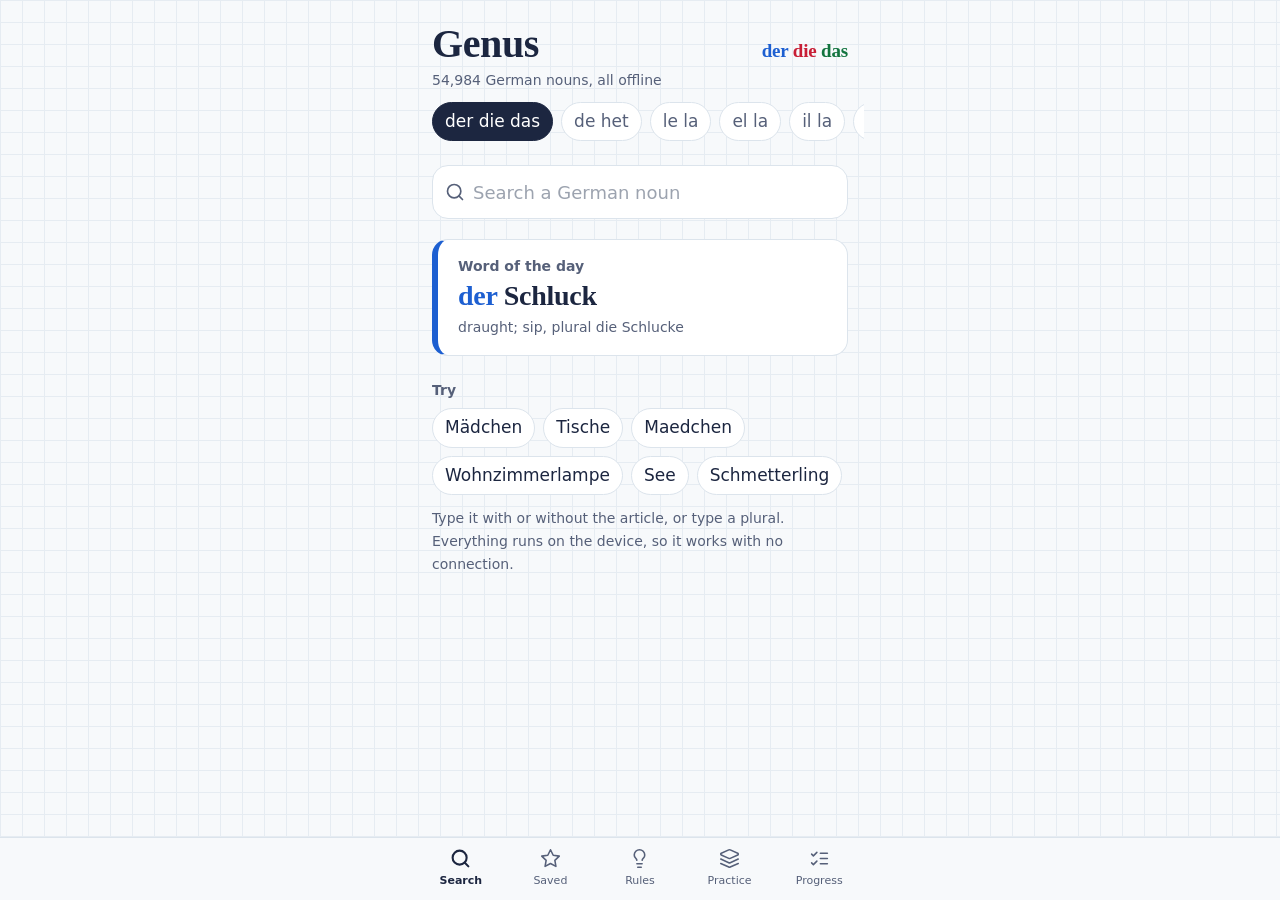
==== index.html @ fbfc900c "First stamp" ====
<!doctype html>
<html lang="en">
  <head>
    <meta charset="utf-8" />
    <meta name="viewport" content="width=device-width, initial-scale=1, viewport-fit=cover" />
    <title>Genus — der, die, das, le, la, de, het</title>
    <meta name="description" content="Noun genders and plurals for German, Dutch, French, Spanish, Italian and Portuguese. Works offline." />
    <meta name="theme-color" content="#F7F9FB" />
    <meta name="color-scheme" content="light" />

    <!-- iOS home-screen app -->
    <meta name="apple-mobile-web-app-capable" content="yes" />
    <meta name="apple-mobile-web-app-status-bar-style" content="default" />
    <meta name="apple-mobile-web-app-title" content="Genus" />
    <link rel="apple-touch-icon" href="./apple-touch-icon.png" />

    <link rel="manifest" href="./manifest.webmanifest" />
    <link rel="icon" href="./icon-192.png" />
    <link rel="stylesheet" href="./app.css" />

    <!-- Ads: uncomment this and put your own publisher id in, here and in genus.jsx.
         Leave it commented out and the app ships with no ad code at all. See ADS.md.
    <script async crossorigin="anonymous"
      src="https://pagead2.googlesyndication.com/pagead/js/adsbygoogle.js?client=ca-pub-XXXXXXXXXXXXXXXX"></script>
    -->
    <style>
      html, body { margin: 0; background: #F7F9FB; }
      /* Stops iOS zooming the page when a field is focused. */
      input, textarea, select { font-size: 16px; }
      #boot { padding: 28vh 24px; text-align: center; color: #566079;
              font-family: system-ui, -apple-system, "Segoe UI", sans-serif; }
    </style>
  </head>
  <body>
    <div id="root"><div id="boot">Loading Genus…</div></div>
    <script type="module" src="./app.js"></script>
  </body>
</html>
---- app.css ----
*,:after,:before{--tw-border-spacing-x:0;--tw-border-spacing-y:0;--tw-translate-x:0;--tw-translate-y:0;--tw-rotate:0;--tw-skew-x:0;--tw-skew-y:0;--tw-scale-x:1;--tw-scale-y:1;--tw-pan-x: ;--tw-pan-y: ;--tw-pinch-zoom: ;--tw-scroll-snap-strictness:proximity;--tw-gradient-from-position: ;--tw-gradient-via-position: ;--tw-gradient-to-position: ;--tw-ordinal: ;--tw-slashed-zero: ;--tw-numeric-figure: ;--tw-numeric-spacing: ;--tw-numeric-fraction: ;--tw-ring-inset: ;--tw-ring-offset-width:0px;--tw-ring-offset-color:#fff;--tw-ring-color:rgba(59,130,246,.5);--tw-ring-offset-shadow:0 0 #0000;--tw-ring-shadow:0 0 #0000;--tw-shadow:0 0 #0000;--tw-shadow-colored:0 0 #0000;--tw-blur: ;--tw-brightness: ;--tw-contrast: ;--tw-grayscale: ;--tw-hue-rotate: ;--tw-invert: ;--tw-saturate: ;--tw-sepia: ;--tw-drop-shadow: ;--tw-backdrop-blur: ;--tw-backdrop-brightness: ;--tw-backdrop-contrast: ;--tw-backdrop-grayscale: ;--tw-backdrop-hue-rotate: ;--tw-backdrop-invert: ;--tw-backdrop-opacity: ;--tw-backdrop-saturate: ;--tw-backdrop-sepia: ;--tw-contain-size: ;--tw-contain-layout: ;--tw-contain-paint: ;--tw-contain-style: }::backdrop{--tw-border-spacing-x:0;--tw-border-spacing-y:0;--tw-translate-x:0;--tw-translate-y:0;--tw-rotate:0;--tw-skew-x:0;--tw-skew-y:0;--tw-scale-x:1;--tw-scale-y:1;--tw-pan-x: ;--tw-pan-y: ;--tw-pinch-zoom: ;--tw-scroll-snap-strictness:proximity;--tw-gradient-from-position: ;--tw-gradient-via-position: ;--tw-gradient-to-position: ;--tw-ordinal: ;--tw-slashed-zero: ;--tw-numeric-figure: ;--tw-numeric-spacing: ;--tw-numeric-fraction: ;--tw-ring-inset: ;--tw-ring-offset-width:0px;--tw-ring-offset-color:#fff;--tw-ring-color:rgba(59,130,246,.5);--tw-ring-offset-shadow:0 0 #0000;--tw-ring-shadow:0 0 #0000;--tw-shadow:0 0 #0000;--tw-shadow-colored:0 0 #0000;--tw-blur: ;--tw-brightness: ;--tw-contrast: ;--tw-grayscale: ;--tw-hue-rotate: ;--tw-invert: ;--tw-saturate: ;--tw-sepia: ;--tw-drop-shadow: ;--tw-backdrop-blur: ;--tw-backdrop-brightness: ;--tw-backdrop-contrast: ;--tw-backdrop-grayscale: ;--tw-backdrop-hue-rotate: ;--tw-backdrop-invert: ;--tw-backdrop-opacity: ;--tw-backdrop-saturate: ;--tw-backdrop-sepia: ;--tw-contain-size: ;--tw-contain-layout: ;--tw-contain-paint: ;--tw-contain-style: }/*! tailwindcss v3.4.17 | MIT License | https://tailwindcss.com*/*,:after,:before{box-sizing:border-box;border:0 solid #e5e7eb}:after,:before{--tw-content:""}:host,html{line-height:1.5;-webkit-text-size-adjust:100%;-moz-tab-size:4;-o-tab-size:4;tab-size:4;font-family:ui-sans-serif,system-ui,sans-serif,Apple Color Emoji,Segoe UI Emoji,Segoe UI Symbol,Noto Color Emoji;font-feature-settings:normal;font-variation-settings:normal;-webkit-tap-highlight-color:transparent}body{margin:0;line-height:inherit}hr{height:0;color:inherit;border-top-width:1px}abbr:where([title]){-webkit-text-decoration:underline dotted;text-decoration:underline dotted}h1,h2,h3,h4,h5,h6{font-size:inherit;font-weight:inherit}a{color:inherit;text-decoration:inherit}b,strong{font-weight:bolder}code,kbd,pre,samp{font-family:ui-monospace,SFMono-Regular,Menlo,Monaco,Consolas,Liberation Mono,Courier New,monospace;font-feature-settings:normal;font-variation-settings:normal;font-size:1em}small{font-size:80%}sub,sup{font-size:75%;line-height:0;position:relative;vertical-align:baseline}sub{bottom:-.25em}sup{top:-.5em}table{text-indent:0;border-color:inherit;border-collapse:collapse}button,input,optgroup,select,textarea{font-family:inherit;font-feature-settings:inherit;font-variation-settings:inherit;font-size:100%;font-weight:inherit;line-height:inherit;letter-spacing:inherit;color:inherit;margin:0;padding:0}button,select{text-transform:none}button,input:where([type=button]),input:where([type=reset]),input:where([type=submit]){-webkit-appearance:button;background-color:transparent;background-image:none}:-moz-focusring{outline:auto}:-moz-ui-invalid{box-shadow:none}progress{vertical-align:baseline}::-webkit-inner-spin-button,::-webkit-outer-spin-button{height:auto}[type=search]{-webkit-appearance:textfield;outline-offset:-2px}::-webkit-search-decoration{-webkit-appearance:none}::-webkit-file-upload-button{-webkit-appearance:button;font:inherit}summary{display:list-item}blockquote,dd,dl,figure,h1,h2,h3,h4,h5,h6,hr,p,pre{margin:0}fieldset{margin:0}fieldset,legend{padding:0}menu,ol,ul{list-style:none;margin:0;padding:0}dialog{padding:0}textarea{resize:vertical}input::-moz-placeholder,textarea::-moz-placeholder{opacity:1;color:#9ca3af}input::placeholder,textarea::placeholder{opacity:1;color:#9ca3af}[role=button],button{cursor:pointer}:disabled{cursor:default}audio,canvas,embed,iframe,img,object,svg,video{display:block;vertical-align:middle}img,video{max-width:100%;height:auto}[hidden]:where(:not([hidden=until-found])){display:none}.sr-only{position:absolute;width:1px;height:1px;padding:0;margin:-1px;overflow:hidden;clip:rect(0,0,0,0);white-space:nowrap;border-width:0}.visible{visibility:visible}.collapse{visibility:collapse}.fixed{position:fixed}.absolute{position:absolute}.relative{position:relative}.bottom-0{bottom:0}.left-0{left:0}.right-0{right:0}.-mx-4{margin-left:-1rem;margin-right:-1rem}.mx-auto{margin-left:auto;margin-right:auto}.mb-1{margin-bottom:.25rem}.ml-2{margin-left:.5rem}.mt-0\.5{margin-top:.125rem}.mt-1{margin-top:.25rem}.mt-10{margin-top:2.5rem}.mt-2{margin-top:.5rem}.mt-3{margin-top:.75rem}.mt-4{margin-top:1rem}.mt-5{margin-top:1.25rem}.mt-6{margin-top:1.5rem}.mt-7{margin-top:1.75rem}.mt-8{margin-top:2rem}.block{display:block}.flex{display:flex}.inline-flex{display:inline-flex}.table{display:table}.grid{display:grid}.hidden{display:none}.w-full{width:100%}.w-max{width:-moz-max-content;width:max-content}.max-w-md{max-width:28rem}.flex-1{flex:1 1 0%}.flex-shrink-0{flex-shrink:0}.shrink{flex-shrink:1}.grow{flex-grow:1}.transform{transform:translate(var(--tw-translate-x),var(--tw-translate-y)) rotate(var(--tw-rotate)) skewX(var(--tw-skew-x)) skewY(var(--tw-skew-y)) scaleX(var(--tw-scale-x)) scaleY(var(--tw-scale-y))}@keyframes spin{to{transform:rotate(1turn)}}.animate-spin{animation:spin 1s linear infinite}.grid-cols-2{grid-template-columns:repeat(2,minmax(0,1fr))}.grid-cols-3{grid-template-columns:repeat(3,minmax(0,1fr))}.grid-cols-5{grid-template-columns:repeat(5,minmax(0,1fr))}.flex-col{flex-direction:column}.flex-wrap{flex-wrap:wrap}.items-start{align-items:flex-start}.items-end{align-items:flex-end}.items-center{align-items:center}.items-baseline{align-items:baseline}.justify-end{justify-content:flex-end}.justify-center{justify-content:center}.justify-between{justify-content:space-between}.gap-1{gap:.25rem}.gap-1\.5{gap:.375rem}.gap-2{gap:.5rem}.gap-3{gap:.75rem}.gap-4{gap:1rem}.gap-x-3{-moz-column-gap:.75rem;column-gap:.75rem}.gap-y-1{row-gap:.25rem}.overflow-hidden,.truncate{overflow:hidden}.truncate{text-overflow:ellipsis}.truncate,.whitespace-nowrap{white-space:nowrap}.rounded{border-radius:.25rem}.rounded-2xl{border-radius:1rem}.rounded-full{border-radius:9999px}.rounded-lg{border-radius:.5rem}.rounded-xl{border-radius:.75rem}.border{border-width:1px}.bg-transparent{background-color:transparent}.bg-white{--tw-bg-opacity:1;background-color:rgb(255 255 255/var(--tw-bg-opacity,1))}.p-1{padding:.25rem}.px-2{padding-left:.5rem;padding-right:.5rem}.px-2\.5{padding-left:.625rem;padding-right:.625rem}.px-3{padding-left:.75rem;padding-right:.75rem}.px-4{padding-left:1rem;padding-right:1rem}.px-5{padding-left:1.25rem;padding-right:1.25rem}.py-1{padding-top:.25rem;padding-bottom:.25rem}.py-1\.5{padding-top:.375rem;padding-bottom:.375rem}.py-2{padding-top:.5rem;padding-bottom:.5rem}.py-3{padding-top:.75rem;padding-bottom:.75rem}.py-4{padding-top:1rem;padding-bottom:1rem}.py-5{padding-top:1.25rem;padding-bottom:1.25rem}.pb-0{padding-bottom:0}.pb-1{padding-bottom:.25rem}.pb-10{padding-bottom:2.5rem}.pb-12{padding-bottom:3rem}.pb-2{padding-bottom:.5rem}.pb-4{padding-bottom:1rem}.pb-5{padding-bottom:1.25rem}.pt-3{padding-top:.75rem}.pt-4{padding-top:1rem}.pt-6{padding-top:1.5rem}.text-left{text-align:left}.text-center{text-align:center}.text-right{text-align:right}.text-base{font-size:1rem;line-height:1.5rem}.text-sm{font-size:.875rem;line-height:1.25rem}.text-xs{font-size:.75rem;line-height:1rem}.font-bold{font-weight:700}.font-normal{font-weight:400}.leading-relaxed{line-height:1.625}.leading-snug{line-height:1.375}.line-through{text-decoration-line:line-through}.antialiased{-webkit-font-smoothing:antialiased;-moz-osx-font-smoothing:grayscale}.outline{outline-style:solid}.blur{--tw-blur:blur(8px)}.blur,.filter{filter:var(--tw-blur) var(--tw-brightness) var(--tw-contrast) var(--tw-grayscale) var(--tw-hue-rotate) var(--tw-invert) var(--tw-saturate) var(--tw-sepia) var(--tw-drop-shadow)}.transition{transition-property:color,background-color,border-color,text-decoration-color,fill,stroke,opacity,box-shadow,transform,filter,-webkit-backdrop-filter;transition-property:color,background-color,border-color,text-decoration-color,fill,stroke,opacity,box-shadow,transform,filter,backdrop-filter;transition-property:color,background-color,border-color,text-decoration-color,fill,stroke,opacity,box-shadow,transform,filter,backdrop-filter,-webkit-backdrop-filter;transition-timing-function:cubic-bezier(.4,0,.2,1);transition-duration:.15s}.ease-out{transition-timing-function:cubic-bezier(0,0,.2,1)}@media (min-width:640px){.sm\:block{display:block}}
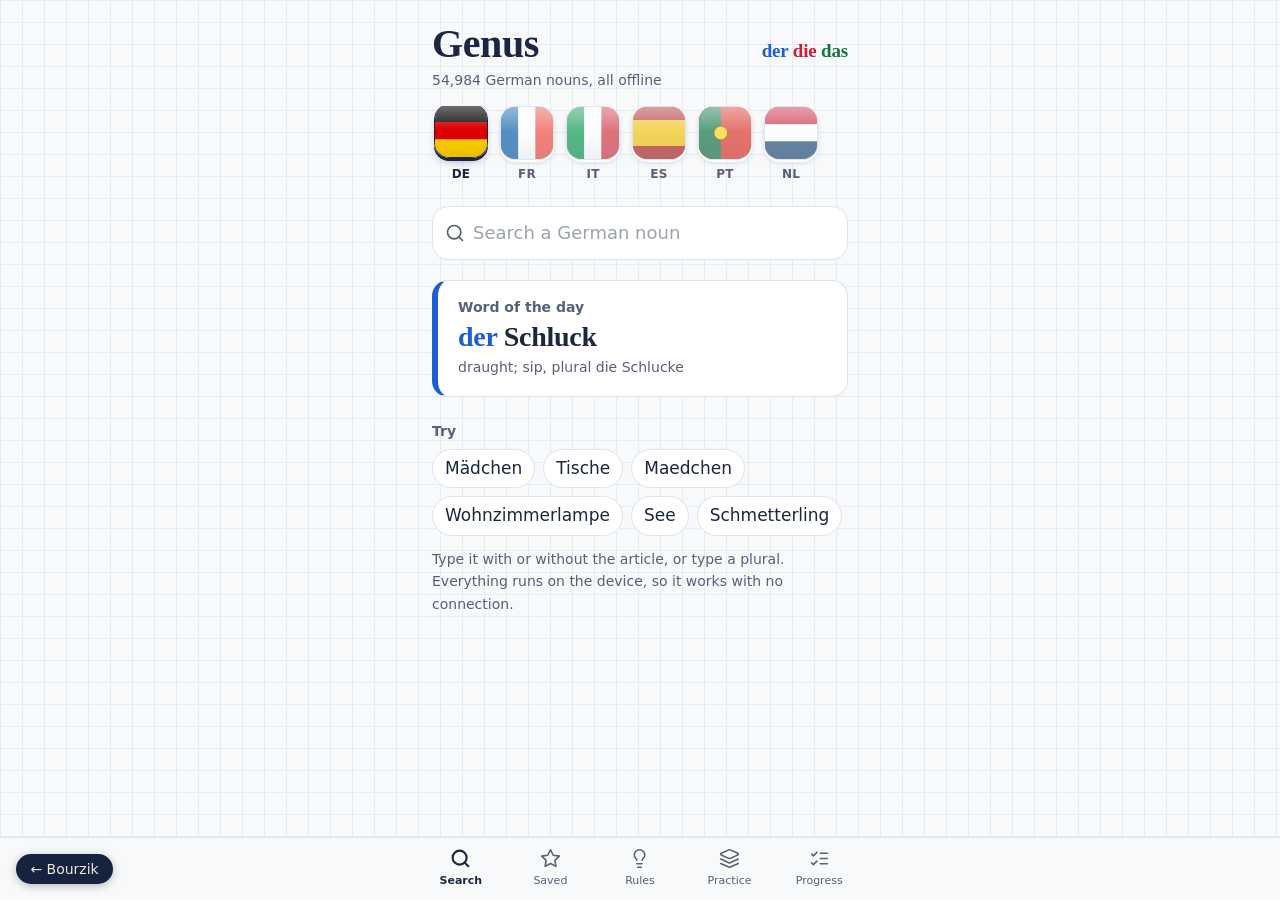
==== commit afa45891: "Add back link to Bourzik with styles Added a back link to Bourzik with custom styling." ====
--- a/index.html
+++ b/index.html
@@ -34,5 +34,23 @@
   <body>
     <div id="root"><div id="boot">Loading Genus…</div></div>
     <script type="module" src="./app.js"></script>
+  <a href="https://bourzik.com" class="bz-back">← Bourzik</a>
+<style>
+.bz-back{
+  position:fixed;
+  left:1rem;
+  bottom:calc(1rem + env(safe-area-inset-bottom));
+  z-index:9999;
+  display:inline-block;
+  padding:.5rem .9rem;
+  border-radius:999px;
+  background:#16233F;
+  color:#EFE7D6;
+  font:500 14px/1 system-ui,sans-serif;
+  text-decoration:none;
+  box-shadow:0 2px 10px rgba(0,0,0,.25);
+}
+.bz-back:hover,.bz-back:focus-visible{background:#1F3157}
+</style>
   </body>
 </html>
--- a/app.css
+++ b/app.css
@@ -1 +1 @@
-*,:after,:before{--tw-border-spacing-x:0;--tw-border-spacing-y:0;--tw-translate-x:0;--tw-translate-y:0;--tw-rotate:0;--tw-skew-x:0;--tw-skew-y:0;--tw-scale-x:1;--tw-scale-y:1;--tw-pan-x: ;--tw-pan-y: ;--tw-pinch-zoom: ;--tw-scroll-snap-strictness:proximity;--tw-gradient-from-position: ;--tw-gradient-via-position: ;--tw-gradient-to-position: ;--tw-ordinal: ;--tw-slashed-zero: ;--tw-numeric-figure: ;--tw-numeric-spacing: ;--tw-numeric-fraction: ;--tw-ring-inset: ;--tw-ring-offset-width:0px;--tw-ring-offset-color:#fff;--tw-ring-color:rgba(59,130,246,.5);--tw-ring-offset-shadow:0 0 #0000;--tw-ring-shadow:0 0 #0000;--tw-shadow:0 0 #0000;--tw-shadow-colored:0 0 #0000;--tw-blur: ;--tw-brightness: ;--tw-contrast: ;--tw-grayscale: ;--tw-hue-rotate: ;--tw-invert: ;--tw-saturate: ;--tw-sepia: ;--tw-drop-shadow: ;--tw-backdrop-blur: ;--tw-backdrop-brightness: ;--tw-backdrop-contrast: ;--tw-backdrop-grayscale: ;--tw-backdrop-hue-rotate: ;--tw-backdrop-invert: ;--tw-backdrop-opacity: ;--tw-backdrop-saturate: ;--tw-backdrop-sepia: ;--tw-contain-size: ;--tw-contain-layout: ;--tw-contain-paint: ;--tw-contain-style: }::backdrop{--tw-border-spacing-x:0;--tw-border-spacing-y:0;--tw-translate-x:0;--tw-translate-y:0;--tw-rotate:0;--tw-skew-x:0;--tw-skew-y:0;--tw-scale-x:1;--tw-scale-y:1;--tw-pan-x: ;--tw-pan-y: ;--tw-pinch-zoom: ;--tw-scroll-snap-strictness:proximity;--tw-gradient-from-position: ;--tw-gradient-via-position: ;--tw-gradient-to-position: ;--tw-ordinal: ;--tw-slashed-zero: ;--tw-numeric-figure: ;--tw-numeric-spacing: ;--tw-numeric-fraction: ;--tw-ring-inset: ;--tw-ring-offset-width:0px;--tw-ring-offset-color:#fff;--tw-ring-color:rgba(59,130,246,.5);--tw-ring-offset-shadow:0 0 #0000;--tw-ring-shadow:0 0 #0000;--tw-shadow:0 0 #0000;--tw-shadow-colored:0 0 #0000;--tw-blur: ;--tw-brightness: ;--tw-contrast: ;--tw-grayscale: ;--tw-hue-rotate: ;--tw-invert: ;--tw-saturate: ;--tw-sepia: ;--tw-drop-shadow: ;--tw-backdrop-blur: ;--tw-backdrop-brightness: ;--tw-backdrop-contrast: ;--tw-backdrop-grayscale: ;--tw-backdrop-hue-rotate: ;--tw-backdrop-invert: ;--tw-backdrop-opacity: ;--tw-backdrop-saturate: ;--tw-backdrop-sepia: ;--tw-contain-size: ;--tw-contain-layout: ;--tw-contain-paint: ;--tw-contain-style: }/*! tailwindcss v3.4.17 | MIT License | https://tailwindcss.com*/*,:after,:before{box-sizing:border-box;border:0 solid #e5e7eb}:after,:before{--tw-content:""}:host,html{line-height:1.5;-webkit-text-size-adjust:100%;-moz-tab-size:4;-o-tab-size:4;tab-size:4;font-family:ui-sans-serif,system-ui,sans-serif,Apple Color Emoji,Segoe UI Emoji,Segoe UI Symbol,Noto Color Emoji;font-feature-settings:normal;font-variation-settings:normal;-webkit-tap-highlight-color:transparent}body{margin:0;line-height:inherit}hr{height:0;color:inherit;border-top-width:1px}abbr:where([title]){-webkit-text-decoration:underline dotted;text-decoration:underline dotted}h1,h2,h3,h4,h5,h6{font-size:inherit;font-weight:inherit}a{color:inherit;text-decoration:inherit}b,strong{font-weight:bolder}code,kbd,pre,samp{font-family:ui-monospace,SFMono-Regular,Menlo,Monaco,Consolas,Liberation Mono,Courier New,monospace;font-feature-settings:normal;font-variation-settings:normal;font-size:1em}small{font-size:80%}sub,sup{font-size:75%;line-height:0;position:relative;vertical-align:baseline}sub{bottom:-.25em}sup{top:-.5em}table{text-indent:0;border-color:inherit;border-collapse:collapse}button,input,optgroup,select,textarea{font-family:inherit;font-feature-settings:inherit;font-variation-settings:inherit;font-size:100%;font-weight:inherit;line-height:inherit;letter-spacing:inherit;color:inherit;margin:0;padding:0}button,select{text-transform:none}button,input:where([type=button]),input:where([type=reset]),input:where([type=submit]){-webkit-appearance:button;background-color:transparent;background-image:none}:-moz-focusring{outline:auto}:-moz-ui-invalid{box-shadow:none}progress{vertical-align:baseline}::-webkit-inner-spin-button,::-webkit-outer-spin-button{height:auto}[type=search]{-webkit-appearance:textfield;outline-offset:-2px}::-webkit-search-decoration{-webkit-appearance:none}::-webkit-file-upload-button{-webkit-appearance:button;font:inherit}summary{display:list-item}blockquote,dd,dl,figure,h1,h2,h3,h4,h5,h6,hr,p,pre{margin:0}fieldset{margin:0}fieldset,legend{padding:0}menu,ol,ul{list-style:none;margin:0;padding:0}dialog{padding:0}textarea{resize:vertical}input::-moz-placeholder,textarea::-moz-placeholder{opacity:1;color:#9ca3af}input::placeholder,textarea::placeholder{opacity:1;color:#9ca3af}[role=button],button{cursor:pointer}:disabled{cursor:default}audio,canvas,embed,iframe,img,object,svg,video{display:block;vertical-align:middle}img,video{max-width:100%;height:auto}[hidden]:where(:not([hidden=until-found])){display:none}.sr-only{position:absolute;width:1px;height:1px;padding:0;margin:-1px;overflow:hidden;clip:rect(0,0,0,0);white-space:nowrap;border-width:0}.visible{visibility:visible}.collapse{visibility:collapse}.fixed{position:fixed}.absolute{position:absolute}.relative{position:relative}.bottom-0{bottom:0}.left-0{left:0}.right-0{right:0}.-mx-4{margin-left:-1rem;margin-right:-1rem}.mx-auto{margin-left:auto;margin-right:auto}.mb-1{margin-bottom:.25rem}.ml-2{margin-left:.5rem}.mt-0\.5{margin-top:.125rem}.mt-1{margin-top:.25rem}.mt-10{margin-top:2.5rem}.mt-2{margin-top:.5rem}.mt-3{margin-top:.75rem}.mt-4{margin-top:1rem}.mt-5{margin-top:1.25rem}.mt-6{margin-top:1.5rem}.mt-7{margin-top:1.75rem}.mt-8{margin-top:2rem}.block{display:block}.flex{display:flex}.inline-flex{display:inline-flex}.table{display:table}.grid{display:grid}.hidden{display:none}.w-full{width:100%}.w-max{width:-moz-max-content;width:max-content}.max-w-md{max-width:28rem}.flex-1{flex:1 1 0%}.flex-shrink-0{flex-shrink:0}.shrink{flex-shrink:1}.grow{flex-grow:1}.transform{transform:translate(var(--tw-translate-x),var(--tw-translate-y)) rotate(var(--tw-rotate)) skewX(var(--tw-skew-x)) skewY(var(--tw-skew-y)) scaleX(var(--tw-scale-x)) scaleY(var(--tw-scale-y))}@keyframes spin{to{transform:rotate(1turn)}}.animate-spin{animation:spin 1s linear infinite}.grid-cols-2{grid-template-columns:repeat(2,minmax(0,1fr))}.grid-cols-3{grid-template-columns:repeat(3,minmax(0,1fr))}.grid-cols-5{grid-template-columns:repeat(5,minmax(0,1fr))}.flex-col{flex-direction:column}.flex-wrap{flex-wrap:wrap}.items-start{align-items:flex-start}.items-end{align-items:flex-end}.items-center{align-items:center}.items-baseline{align-items:baseline}.justify-end{justify-content:flex-end}.justify-center{justify-content:center}.justify-between{justify-content:space-between}.gap-1{gap:.25rem}.gap-1\.5{gap:.375rem}.gap-2{gap:.5rem}.gap-3{gap:.75rem}.gap-4{gap:1rem}.gap-x-3{-moz-column-gap:.75rem;column-gap:.75rem}.gap-y-1{row-gap:.25rem}.overflow-hidden,.truncate{overflow:hidden}.truncate{text-overflow:ellipsis}.truncate,.whitespace-nowrap{white-space:nowrap}.rounded{border-radius:.25rem}.rounded-2xl{border-radius:1rem}.rounded-full{border-radius:9999px}.rounded-lg{border-radius:.5rem}.rounded-xl{border-radius:.75rem}.border{border-width:1px}.bg-transparent{background-color:transparent}.bg-white{--tw-bg-opacity:1;background-color:rgb(255 255 255/var(--tw-bg-opacity,1))}.p-1{padding:.25rem}.px-2{padding-left:.5rem;padding-right:.5rem}.px-2\.5{padding-left:.625rem;padding-right:.625rem}.px-3{padding-left:.75rem;padding-right:.75rem}.px-4{padding-left:1rem;padding-right:1rem}.px-5{padding-left:1.25rem;padding-right:1.25rem}.py-1{padding-top:.25rem;padding-bottom:.25rem}.py-1\.5{padding-top:.375rem;padding-bottom:.375rem}.py-2{padding-top:.5rem;padding-bottom:.5rem}.py-3{padding-top:.75rem;padding-bottom:.75rem}.py-4{padding-top:1rem;padding-bottom:1rem}.py-5{padding-top:1.25rem;padding-bottom:1.25rem}.pb-0{padding-bottom:0}.pb-1{padding-bottom:.25rem}.pb-10{padding-bottom:2.5rem}.pb-12{padding-bottom:3rem}.pb-2{padding-bottom:.5rem}.pb-4{padding-bottom:1rem}.pb-5{padding-bottom:1.25rem}.pt-3{padding-top:.75rem}.pt-4{padding-top:1rem}.pt-6{padding-top:1.5rem}.text-left{text-align:left}.text-center{text-align:center}.text-right{text-align:right}.text-base{font-size:1rem;line-height:1.5rem}.text-sm{font-size:.875rem;line-height:1.25rem}.text-xs{font-size:.75rem;line-height:1rem}.font-bold{font-weight:700}.font-normal{font-weight:400}.leading-relaxed{line-height:1.625}.leading-snug{line-height:1.375}.line-through{text-decoration-line:line-through}.antialiased{-webkit-font-smoothing:antialiased;-moz-osx-font-smoothing:grayscale}.outline{outline-style:solid}.blur{--tw-blur:blur(8px)}.blur,.filter{filter:var(--tw-blur) var(--tw-brightness) var(--tw-contrast) var(--tw-grayscale) var(--tw-hue-rotate) var(--tw-invert) var(--tw-saturate) var(--tw-sepia) var(--tw-drop-shadow)}.transition{transition-property:color,background-color,border-color,text-decoration-color,fill,stroke,opacity,box-shadow,transform,filter,-webkit-backdrop-filter;transition-property:color,background-color,border-color,text-decoration-color,fill,stroke,opacity,box-shadow,transform,filter,backdrop-filter;transition-property:color,background-color,border-color,text-decoration-color,fill,stroke,opacity,box-shadow,transform,filter,backdrop-filter,-webkit-backdrop-filter;transition-timing-function:cubic-bezier(.4,0,.2,1);transition-duration:.15s}.ease-out{transition-timing-function:cubic-bezier(0,0,.2,1)}@media (min-width:640px){.sm\:block{display:block}}+*,:after,:before{--tw-border-spacing-x:0;--tw-border-spacing-y:0;--tw-translate-x:0;--tw-translate-y:0;--tw-rotate:0;--tw-skew-x:0;--tw-skew-y:0;--tw-scale-x:1;--tw-scale-y:1;--tw-pan-x: ;--tw-pan-y: ;--tw-pinch-zoom: ;--tw-scroll-snap-strictness:proximity;--tw-gradient-from-position: ;--tw-gradient-via-position: ;--tw-gradient-to-position: ;--tw-ordinal: ;--tw-slashed-zero: ;--tw-numeric-figure: ;--tw-numeric-spacing: ;--tw-numeric-fraction: ;--tw-ring-inset: ;--tw-ring-offset-width:0px;--tw-ring-offset-color:#fff;--tw-ring-color:rgba(59,130,246,.5);--tw-ring-offset-shadow:0 0 #0000;--tw-ring-shadow:0 0 #0000;--tw-shadow:0 0 #0000;--tw-shadow-colored:0 0 #0000;--tw-blur: ;--tw-brightness: ;--tw-contrast: ;--tw-grayscale: ;--tw-hue-rotate: ;--tw-invert: ;--tw-saturate: ;--tw-sepia: ;--tw-drop-shadow: ;--tw-backdrop-blur: ;--tw-backdrop-brightness: ;--tw-backdrop-contrast: ;--tw-backdrop-grayscale: ;--tw-backdrop-hue-rotate: ;--tw-backdrop-invert: ;--tw-backdrop-opacity: ;--tw-backdrop-saturate: ;--tw-backdrop-sepia: ;--tw-contain-size: ;--tw-contain-layout: ;--tw-contain-paint: ;--tw-contain-style: }::backdrop{--tw-border-spacing-x:0;--tw-border-spacing-y:0;--tw-translate-x:0;--tw-translate-y:0;--tw-rotate:0;--tw-skew-x:0;--tw-skew-y:0;--tw-scale-x:1;--tw-scale-y:1;--tw-pan-x: ;--tw-pan-y: ;--tw-pinch-zoom: ;--tw-scroll-snap-strictness:proximity;--tw-gradient-from-position: ;--tw-gradient-via-position: ;--tw-gradient-to-position: ;--tw-ordinal: ;--tw-slashed-zero: ;--tw-numeric-figure: ;--tw-numeric-spacing: ;--tw-numeric-fraction: ;--tw-ring-inset: ;--tw-ring-offset-width:0px;--tw-ring-offset-color:#fff;--tw-ring-color:rgba(59,130,246,.5);--tw-ring-offset-shadow:0 0 #0000;--tw-ring-shadow:0 0 #0000;--tw-shadow:0 0 #0000;--tw-shadow-colored:0 0 #0000;--tw-blur: ;--tw-brightness: ;--tw-contrast: ;--tw-grayscale: ;--tw-hue-rotate: ;--tw-invert: ;--tw-saturate: ;--tw-sepia: ;--tw-drop-shadow: ;--tw-backdrop-blur: ;--tw-backdrop-brightness: ;--tw-backdrop-contrast: ;--tw-backdrop-grayscale: ;--tw-backdrop-hue-rotate: ;--tw-backdrop-invert: ;--tw-backdrop-opacity: ;--tw-backdrop-saturate: ;--tw-backdrop-sepia: ;--tw-contain-size: ;--tw-contain-layout: ;--tw-contain-paint: ;--tw-contain-style: }/*! tailwindcss v3.4.17 | MIT License | https://tailwindcss.com*/*,:after,:before{box-sizing:border-box;border:0 solid #e5e7eb}:after,:before{--tw-content:""}:host,html{line-height:1.5;-webkit-text-size-adjust:100%;-moz-tab-size:4;-o-tab-size:4;tab-size:4;font-family:ui-sans-serif,system-ui,sans-serif,Apple Color Emoji,Segoe UI Emoji,Segoe UI Symbol,Noto Color Emoji;font-feature-settings:normal;font-variation-settings:normal;-webkit-tap-highlight-color:transparent}body{margin:0;line-height:inherit}hr{height:0;color:inherit;border-top-width:1px}abbr:where([title]){-webkit-text-decoration:underline dotted;text-decoration:underline dotted}h1,h2,h3,h4,h5,h6{font-size:inherit;font-weight:inherit}a{color:inherit;text-decoration:inherit}b,strong{font-weight:bolder}code,kbd,pre,samp{font-family:ui-monospace,SFMono-Regular,Menlo,Monaco,Consolas,Liberation Mono,Courier New,monospace;font-feature-settings:normal;font-variation-settings:normal;font-size:1em}small{font-size:80%}sub,sup{font-size:75%;line-height:0;position:relative;vertical-align:baseline}sub{bottom:-.25em}sup{top:-.5em}table{text-indent:0;border-color:inherit;border-collapse:collapse}button,input,optgroup,select,textarea{font-family:inherit;font-feature-settings:inherit;font-variation-settings:inherit;font-size:100%;font-weight:inherit;line-height:inherit;letter-spacing:inherit;color:inherit;margin:0;padding:0}button,select{text-transform:none}button,input:where([type=button]),input:where([type=reset]),input:where([type=submit]){-webkit-appearance:button;background-color:transparent;background-image:none}:-moz-focusring{outline:auto}:-moz-ui-invalid{box-shadow:none}progress{vertical-align:baseline}::-webkit-inner-spin-button,::-webkit-outer-spin-button{height:auto}[type=search]{-webkit-appearance:textfield;outline-offset:-2px}::-webkit-search-decoration{-webkit-appearance:none}::-webkit-file-upload-button{-webkit-appearance:button;font:inherit}summary{display:list-item}blockquote,dd,dl,figure,h1,h2,h3,h4,h5,h6,hr,p,pre{margin:0}fieldset{margin:0}fieldset,legend{padding:0}menu,ol,ul{list-style:none;margin:0;padding:0}dialog{padding:0}textarea{resize:vertical}input::-moz-placeholder,textarea::-moz-placeholder{opacity:1;color:#9ca3af}input::placeholder,textarea::placeholder{opacity:1;color:#9ca3af}[role=button],button{cursor:pointer}:disabled{cursor:default}audio,canvas,embed,iframe,img,object,svg,video{display:block;vertical-align:middle}img,video{max-width:100%;height:auto}[hidden]:where(:not([hidden=until-found])){display:none}.sr-only{position:absolute;width:1px;height:1px;padding:0;margin:-1px;overflow:hidden;clip:rect(0,0,0,0);white-space:nowrap;border-width:0}.visible{visibility:visible}.collapse{visibility:collapse}.fixed{position:fixed}.absolute{position:absolute}.relative{position:relative}.inset-0{inset:0}.bottom-0{bottom:0}.left-0{left:0}.right-0{right:0}.-mx-4{margin-left:-1rem;margin-right:-1rem}.mx-auto{margin-left:auto;margin-right:auto}.mb-1{margin-bottom:.25rem}.ml-2{margin-left:.5rem}.mt-0\.5{margin-top:.125rem}.mt-1{margin-top:.25rem}.mt-10{margin-top:2.5rem}.mt-2{margin-top:.5rem}.mt-3{margin-top:.75rem}.mt-4{margin-top:1rem}.mt-5{margin-top:1.25rem}.mt-6{margin-top:1.5rem}.mt-7{margin-top:1.75rem}.mt-8{margin-top:2rem}.block{display:block}.flex{display:flex}.inline-flex{display:inline-flex}.table{display:table}.grid{display:grid}.hidden{display:none}.w-full{width:100%}.w-max{width:-moz-max-content;width:max-content}.max-w-md{max-width:28rem}.flex-1{flex:1 1 0%}.flex-shrink-0{flex-shrink:0}.shrink{flex-shrink:1}.grow{flex-grow:1}.transform{transform:translate(var(--tw-translate-x),var(--tw-translate-y)) rotate(var(--tw-rotate)) skewX(var(--tw-skew-x)) skewY(var(--tw-skew-y)) scaleX(var(--tw-scale-x)) scaleY(var(--tw-scale-y))}@keyframes spin{to{transform:rotate(1turn)}}.animate-spin{animation:spin 1s linear infinite}.grid-cols-2{grid-template-columns:repeat(2,minmax(0,1fr))}.grid-cols-3{grid-template-columns:repeat(3,minmax(0,1fr))}.grid-cols-5{grid-template-columns:repeat(5,minmax(0,1fr))}.flex-col{flex-direction:column}.flex-wrap{flex-wrap:wrap}.items-start{align-items:flex-start}.items-end{align-items:flex-end}.items-center{align-items:center}.items-baseline{align-items:baseline}.justify-end{justify-content:flex-end}.justify-center{justify-content:center}.justify-between{justify-content:space-between}.gap-1{gap:.25rem}.gap-1\.5{gap:.375rem}.gap-2{gap:.5rem}.gap-3{gap:.75rem}.gap-4{gap:1rem}.gap-x-3{-moz-column-gap:.75rem;column-gap:.75rem}.gap-y-1{row-gap:.25rem}.overflow-hidden,.truncate{overflow:hidden}.truncate{text-overflow:ellipsis}.truncate,.whitespace-nowrap{white-space:nowrap}.rounded{border-radius:.25rem}.rounded-2xl{border-radius:1rem}.rounded-full{border-radius:9999px}.rounded-lg{border-radius:.5rem}.rounded-xl{border-radius:.75rem}.border{border-width:1px}.bg-transparent{background-color:transparent}.bg-white{--tw-bg-opacity:1;background-color:rgb(255 255 255/var(--tw-bg-opacity,1))}.p-1{padding:.25rem}.px-2{padding-left:.5rem;padding-right:.5rem}.px-2\.5{padding-left:.625rem;padding-right:.625rem}.px-3{padding-left:.75rem;padding-right:.75rem}.px-4{padding-left:1rem;padding-right:1rem}.px-5{padding-left:1.25rem;padding-right:1.25rem}.py-1{padding-top:.25rem;padding-bottom:.25rem}.py-1\.5{padding-top:.375rem;padding-bottom:.375rem}.py-2{padding-top:.5rem;padding-bottom:.5rem}.py-3{padding-top:.75rem;padding-bottom:.75rem}.py-4{padding-top:1rem;padding-bottom:1rem}.py-5{padding-top:1.25rem;padding-bottom:1.25rem}.pb-0{padding-bottom:0}.pb-1{padding-bottom:.25rem}.pb-10{padding-bottom:2.5rem}.pb-12{padding-bottom:3rem}.pb-2{padding-bottom:.5rem}.pb-4{padding-bottom:1rem}.pb-5{padding-bottom:1.25rem}.pt-3{padding-top:.75rem}.pt-4{padding-top:1rem}.pt-6{padding-top:1.5rem}.text-left{text-align:left}.text-center{text-align:center}.text-right{text-align:right}.text-base{font-size:1rem;line-height:1.5rem}.text-sm{font-size:.875rem;line-height:1.25rem}.text-xs{font-size:.75rem;line-height:1rem}.font-bold{font-weight:700}.font-normal{font-weight:400}.leading-relaxed{line-height:1.625}.leading-snug{line-height:1.375}.line-through{text-decoration-line:line-through}.antialiased{-webkit-font-smoothing:antialiased;-moz-osx-font-smoothing:grayscale}.shadow{--tw-shadow:0 1px 3px 0 rgba(0,0,0,.1),0 1px 2px -1px rgba(0,0,0,.1);--tw-shadow-colored:0 1px 3px 0 var(--tw-shadow-color),0 1px 2px -1px var(--tw-shadow-color);box-shadow:var(--tw-ring-offset-shadow,0 0 #0000),var(--tw-ring-shadow,0 0 #0000),var(--tw-shadow)}.outline{outline-style:solid}.blur{--tw-blur:blur(8px)}.blur,.filter{filter:var(--tw-blur) var(--tw-brightness) var(--tw-contrast) var(--tw-grayscale) var(--tw-hue-rotate) var(--tw-invert) var(--tw-saturate) var(--tw-sepia) var(--tw-drop-shadow)}.transition{transition-property:color,background-color,border-color,text-decoration-color,fill,stroke,opacity,box-shadow,transform,filter,-webkit-backdrop-filter;transition-property:color,background-color,border-color,text-decoration-color,fill,stroke,opacity,box-shadow,transform,filter,backdrop-filter;transition-property:color,background-color,border-color,text-decoration-color,fill,stroke,opacity,box-shadow,transform,filter,backdrop-filter,-webkit-backdrop-filter;transition-timing-function:cubic-bezier(.4,0,.2,1);transition-duration:.15s}.ease-out{transition-timing-function:cubic-bezier(0,0,.2,1)}@media (min-width:640px){.sm\:block{display:block}}
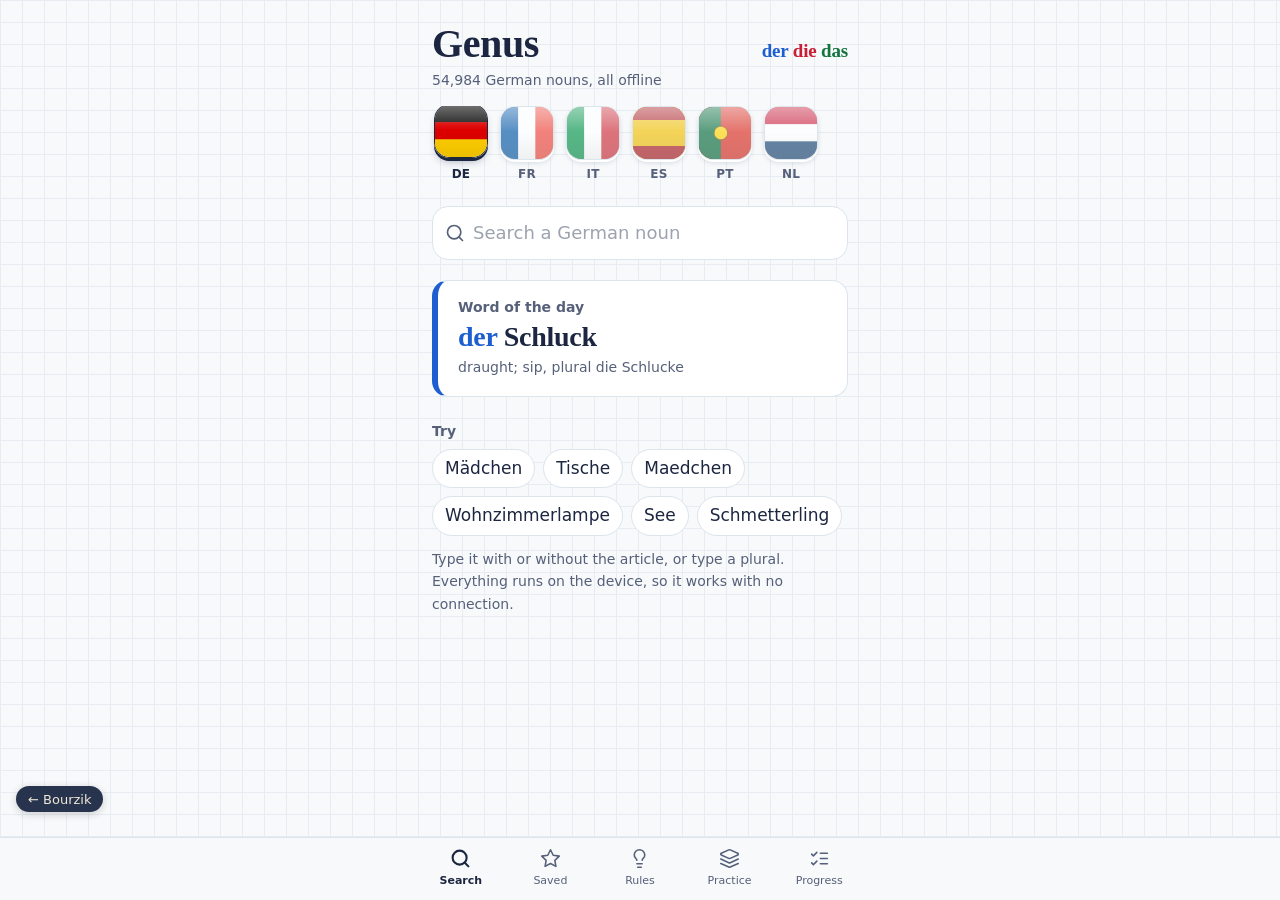
==== commit d39c9961: "Refactor styles for back button in index.html Updated styles for the back button, adjusting padding," ====
--- a/index.html
+++ b/index.html
@@ -34,23 +34,25 @@
   <body>
     <div id="root"><div id="boot">Loading Genus…</div></div>
     <script type="module" src="./app.js"></script>
-  <a href="https://bourzik.com" class="bz-back">← Bourzik</a>
+    <a href="https://bourzik.com" class="bz-back">← Bourzik</a>
 <style>
 .bz-back{
   position:fixed;
   left:1rem;
-  bottom:calc(1rem + env(safe-area-inset-bottom));
+  bottom:calc(5.5rem + env(safe-area-inset-bottom));
   z-index:9999;
   display:inline-block;
-  padding:.5rem .9rem;
+  padding:.4rem .75rem;
   border-radius:999px;
   background:#16233F;
   color:#EFE7D6;
-  font:500 14px/1 system-ui,sans-serif;
+  font:500 13px/1 system-ui,sans-serif;
   text-decoration:none;
-  box-shadow:0 2px 10px rgba(0,0,0,.25);
+  opacity:.92;
+  box-shadow:0 2px 10px rgba(0,0,0,.2);
 }
-.bz-back:hover,.bz-back:focus-visible{background:#1F3157}
+.bz-back:hover,.bz-back:focus-visible{opacity:1}
 </style>
+
   </body>
 </html>
